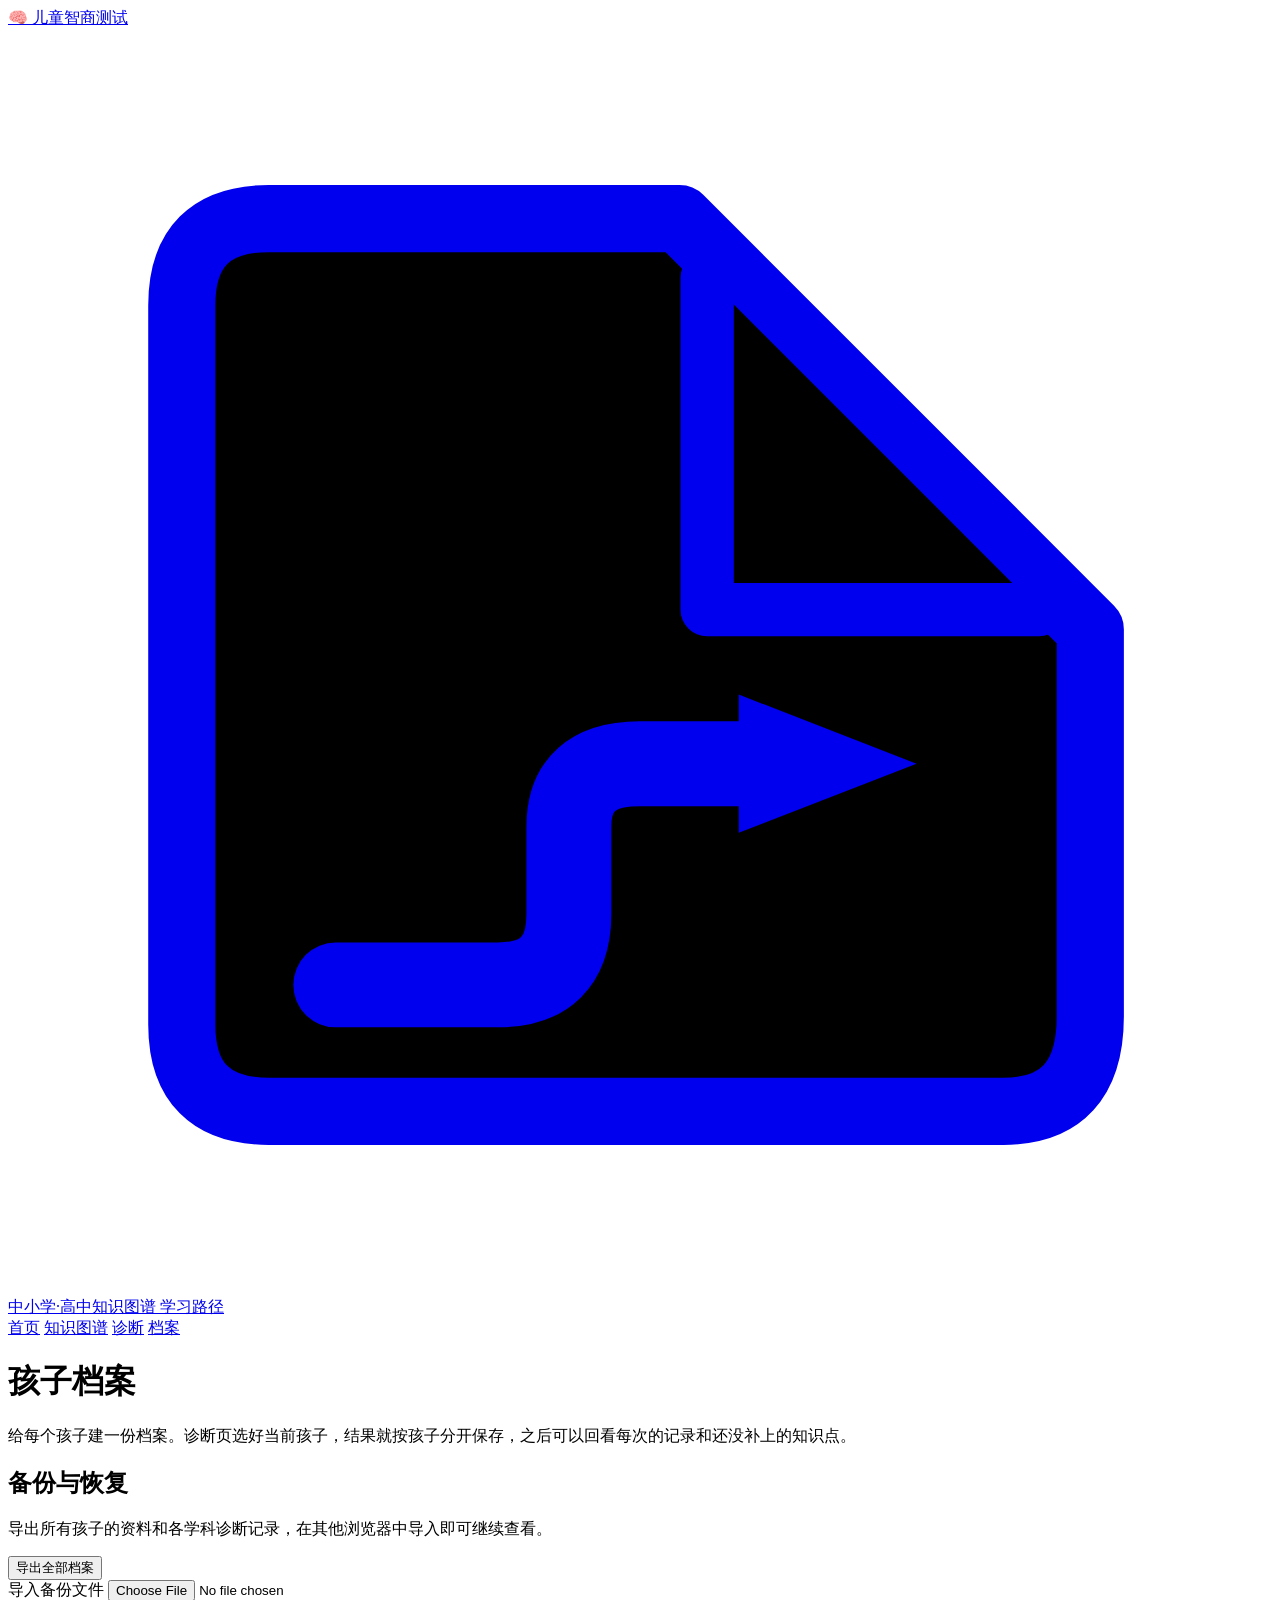
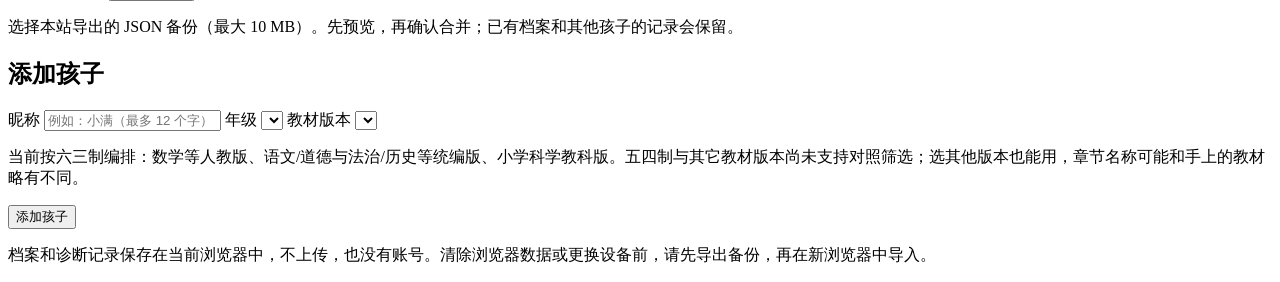
==== children/index.html @ 1a6e321f "fix bug" ====
<!DOCTYPE html>
<html lang="zh-CN">
<head>
<meta charset="utf-8">
<meta name="viewport" content="width=device-width, initial-scale=1, viewport-fit=cover">
<title>孩子档案 · 中小学·高中知识图谱</title>
<link rel="icon" href="data:image/svg+xml,%3Csvg%20xmlns%3D%22http%3A%2F%2Fwww.w3.org%2F2000%2Fsvg%22%20viewBox%3D%220%200%2032%2032%22%3E%3Cpath%20fill%3D%22%23dff3ef%22%20stroke%3D%22%230f6e62%22%20stroke-width%3D%221.7%22%20stroke-linejoin%3D%22round%22%20d%3D%22M6.6%204.8H17L27.4%2015.2V25Q27.4%2027.4%2025.2%2027.4H6.6Q4.4%2027.4%204.4%2025.2V7Q4.4%204.8%206.6%204.8Z%22%2F%3E%3Cpath%20fill%3D%22%23ffffff%22%20d%3D%22M17.7%206.3%2026.1%2014.7H17.7Z%22%2F%3E%3Cpath%20fill%3D%22none%22%20stroke%3D%22%230f6e62%22%20stroke-width%3D%221.35%22%20stroke-linecap%3D%22round%22%20stroke-linejoin%3D%22round%22%20d%3D%22M17.7%206.3V14.7H26.1%22%2F%3E%3Cpath%20fill%3D%22none%22%20stroke%3D%22%230f6e62%22%20stroke-width%3D%222.15%22%20stroke-linecap%3D%22round%22%20stroke-linejoin%3D%22round%22%20d%3D%22M8.3%2024.2H12.4Q14.2%2024.2%2014.2%2022.4V20.2Q14.2%2018.6%2016%2018.6H18.8%22%2F%3E%3Cpath%20fill%3D%22%230f6e62%22%20d%3D%22M18.5%2016.85%2023%2018.6%2018.5%2020.35Z%22%2F%3E%3C%2Fsvg%3E">
<link rel="manifest" href="../manifest.webmanifest">
<link rel="apple-touch-icon" href="../assets/icons/apple-touch-icon.png">
<meta name="theme-color" content="#0f6e62">
<meta name="mobile-web-app-capable" content="yes">
<meta name="apple-mobile-web-app-capable" content="yes">
<meta name="apple-mobile-web-app-title" content="知识图谱">
<link rel="stylesheet" href="../assets/site.css">
<link rel="stylesheet" href="../assets/pwa.css">
<link rel="stylesheet" href="children.css">
</head>
<body class="page-kids">
<a class="top-banner" href="https://test.pansgo.com/?from=math-top" target="_blank" rel="noopener">🧠 儿童智商测试</a>
<header class="site-header">
  <a class="brand" href="../">
    <svg class="logo" viewBox="0 0 32 32" aria-hidden="true"><path fill="var(--logo-sheet)" stroke="currentColor" stroke-width="1.7" stroke-linejoin="round" d="M6.6 4.8H17L27.4 15.2V25Q27.4 27.4 25.2 27.4H6.6Q4.4 27.4 4.4 25.2V7Q4.4 4.8 6.6 4.8Z"/><path fill="var(--logo-fold)" d="M17.7 6.3 26.1 14.7H17.7Z"/><path fill="none" stroke="currentColor" stroke-width="1.35" stroke-linecap="round" stroke-linejoin="round" d="M17.7 6.3V14.7H26.1"/><path fill="none" stroke="currentColor" stroke-width="2.15" stroke-linecap="round" stroke-linejoin="round" d="M8.3 24.2H12.4Q14.2 24.2 14.2 22.4V20.2Q14.2 18.6 16 18.6H18.8"/><path fill="currentColor" d="M18.5 16.85 23 18.6 18.5 20.35Z"/></svg>
    <span class="brand-copy">
      <span class="brand-name">中小学·高中知识图谱</span>
      <span class="brand-kicker">学习路径</span>
    </span>
  </a>
  <nav class="site-nav" aria-label="主导航">
    <div class="page-links">
      <a class="nav-link" href="../">首页</a>
      <a class="nav-link" href="../explore/">知识图谱</a>
      <a class="nav-link" href="../diagnose/">诊断</a>
      <a class="nav-link active" href="./" aria-current="page">档案</a>
    </div>
  </nav>
</header>
<main class="kids" id="root">
  <h1>孩子档案</h1>
  <p class="lede">给每个孩子建一份档案。诊断页选好当前孩子，结果就按孩子分开保存，之后可以回看每次的记录和还没补上的知识点。</p>
  <p id="back" class="quiet-link" hidden></p>
  <section class="kid-backup" aria-labelledby="backup-title">
    <h2 id="backup-title">备份与恢复</h2>
    <p>导出所有孩子的资料和各学科诊断记录，在其他浏览器中导入即可继续查看。</p>
    <button type="button" id="export-backup">导出全部档案</button>
    <p id="export-status" class="small" role="status" hidden></p>
    <div class="kid-import">
      <label for="import-backup">导入备份文件</label>
      <input type="file" id="import-backup" accept=".json,application/json" aria-describedby="import-note">
      <p id="import-note" class="muted small">选择本站导出的 JSON 备份（最大 10 MB）。先预览，再确认合并；已有档案和其他孩子的记录会保留。</p>
      <p id="import-error" class="err small" role="alert" hidden></p>
      <div id="import-preview" class="kid-import-preview" hidden>
        <h3>导入预览</h3>
        <p id="import-summary"></p>
        <ul id="import-children"></ul>
        <p class="muted small">相同档案保留本机资料；同一条诊断记录采用较新的结果，时间相同则保留本机结果。历史记录不会因合并被截断。</p>
        <div class="kid-actions">
          <button type="button" id="confirm-import" class="primary" disabled>确认合并导入</button>
          <button type="button" id="cancel-import">取消</button>
        </div>
      </div>
      <p id="import-status" class="small" role="status" hidden></p>
    </div>
  </section>
  <div id="list" aria-live="polite"></div>
  <section class="kid-form" id="form-card" aria-labelledby="form-title">
    <h2 id="form-title">添加孩子</h2>
    <form id="form" novalidate>
      <label for="f-name">昵称</label>
      <input id="f-name" type="text" maxlength="12" autocomplete="off" placeholder="例如：小满（最多 12 个字）">
      <label for="f-grade">年级</label>
      <select id="f-grade"></select>
      <label for="f-book">教材版本</label>
      <select id="f-book"></select>
      <p class="muted small" id="book-note">当前按六三制编排：数学等人教版、语文/道德与法治/历史等统编版、小学科学教科版。五四制与其它教材版本尚未支持对照筛选；选其他版本也能用，章节名称可能和手上的教材略有不同。</p>
      <p class="err" id="f-error" role="alert" hidden></p>
      <div class="form-actions">
        <button type="submit" class="primary" id="f-submit">添加孩子</button>
        <button type="button" id="f-cancel" hidden>取消编辑</button>
      </div>
    </form>
  </section>
  <p class="muted small kid-note">档案和诊断记录保存在当前浏览器中，不上传，也没有账号。清除浏览器数据或更换设备前，请先导出备份，再在新浏览器中导入。</p>
</main>
<script src="../assets/stem-compat.js"></script>
<script src="../assets/children.js"></script>
<script src="page.js"></script>
<script src="../assets/stats-config.js"></script>
<script src="../assets/stats.js"></script>
<script src="../assets/pwa.js"></script>
</body>
</html>
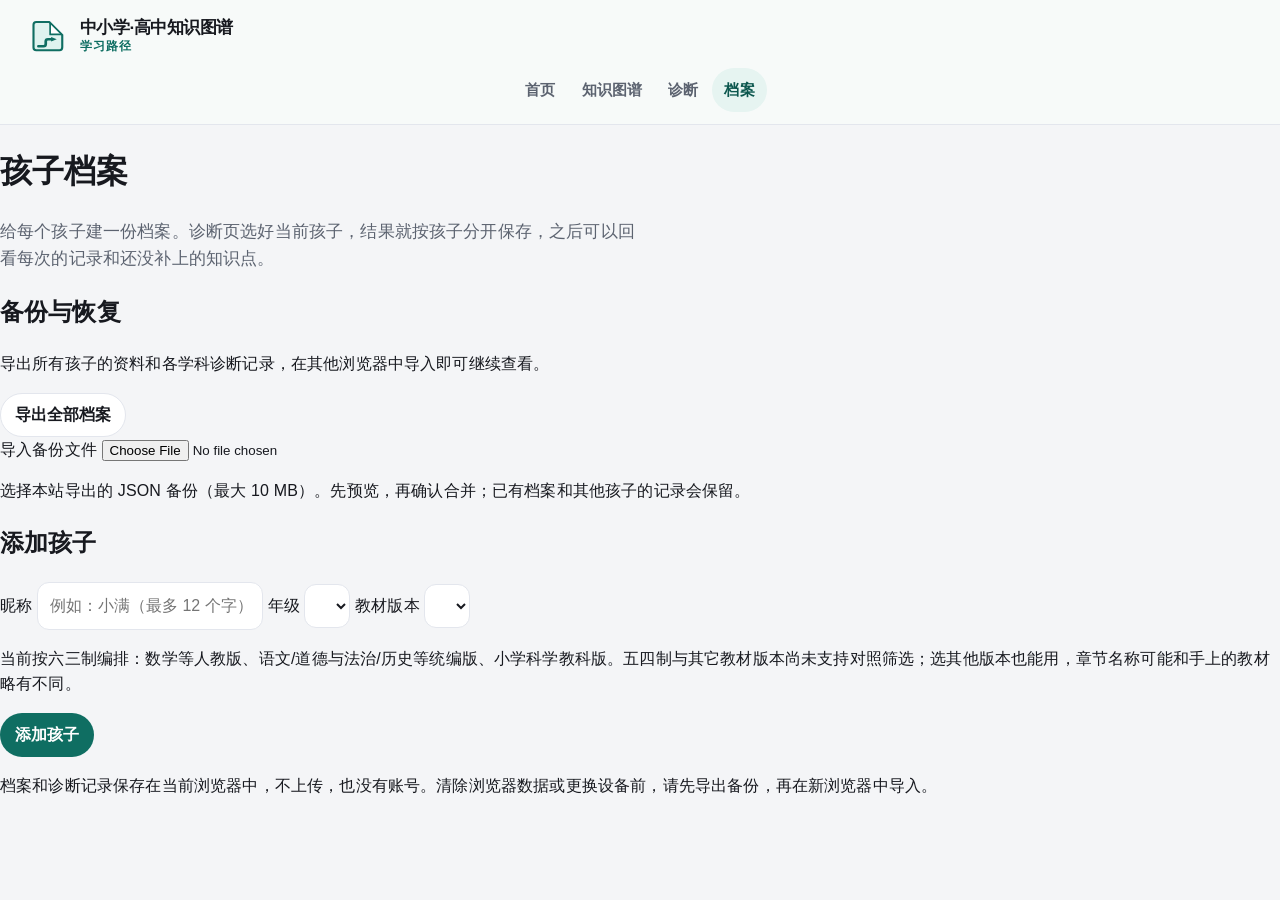
==== commit 7b720569: "fix bug" ====
--- a/children/index.html
+++ b/children/index.html
@@ -16,7 +16,6 @@
 <link rel="stylesheet" href="children.css">
 </head>
 <body class="page-kids">
-<a class="top-banner" href="https://test.pansgo.com/?from=math-top" target="_blank" rel="noopener">🧠 儿童智商测试</a>
 <header class="site-header">
   <a class="brand" href="../">
     <svg class="logo" viewBox="0 0 32 32" aria-hidden="true"><path fill="var(--logo-sheet)" stroke="currentColor" stroke-width="1.7" stroke-linejoin="round" d="M6.6 4.8H17L27.4 15.2V25Q27.4 27.4 25.2 27.4H6.6Q4.4 27.4 4.4 25.2V7Q4.4 4.8 6.6 4.8Z"/><path fill="var(--logo-fold)" d="M17.7 6.3 26.1 14.7H17.7Z"/><path fill="none" stroke="currentColor" stroke-width="1.35" stroke-linecap="round" stroke-linejoin="round" d="M17.7 6.3V14.7H26.1"/><path fill="none" stroke="currentColor" stroke-width="2.15" stroke-linecap="round" stroke-linejoin="round" d="M8.3 24.2H12.4Q14.2 24.2 14.2 22.4V20.2Q14.2 18.6 16 18.6H18.8"/><path fill="currentColor" d="M18.5 16.85 23 18.6 18.5 20.35Z"/></svg>
--- a/assets/site.css
+++ b/assets/site.css
@@ -0,0 +1,729 @@
+/* 中小学·高中知识图谱：全站配色、字号、导航。浏览页与诊断页共用。 */
+
+:root {
+  color-scheme: light;
+  --bg: #f4f5f7;
+  --bg-elev: #ffffff;
+  --bg-muted: #eef0f3;
+  --text: #17191f;
+  --muted: #5c6370;
+  --line: #e3e6ed;
+  --brand: #0f6e62;
+  --brand-strong: #0c574e;
+  --brand-soft: #e6f4f1;
+  --on-brand: #ffffff;
+  --junior: #1d4ed8;
+  --junior-soft: #e8efff;
+  --focus: #0f6e62;
+  --shadow: 0 1px 2px rgba(23, 25, 31, 0.04), 0 10px 28px rgba(23, 25, 31, 0.05);
+  --radius: 14px;
+  --radius-sm: 10px;
+  --header-bg: #f7faf9;
+  --logo-sheet: #dff3ef;
+  --logo-fold: #ffffff;
+  --font: "PingFang SC", "Hiragino Sans GB", "Microsoft YaHei", "Noto Sans CJK SC", "Noto Sans SC", "Source Han Sans SC", sans-serif;
+  --fs: 16px;
+  --ok: #157a3a;
+  --ok-bg: #dcfce7;
+  --on-ok: #ffffff;
+  --bad: #b91c1c;
+  --bad-bg: #fee2e2;
+  --on-bad: #ffffff;
+  --warn: #9a3412;
+  --warn-bg: #ffedd5;
+  --unk: #475569;
+  --unk-bg: #e8eef6;
+  --accent: #0f766e;
+  --panel: #ffffff;
+  --node-primary: #0f766e;
+  --node-primary-bg: #d5f3ee;
+  --node-junior: #1d4ed8;
+  --node-junior-bg: #dbe7ff;
+  --node-senior: #a21caf;
+  --node-senior-bg: #fae8ff;
+  --node-current-bg: #fff4e5;
+  --node-current-border: #ea580c;
+  --node-text: #162033;
+  --edge: #526274;
+  --edge-soft: #8aa0b4;
+  --hard-bg: #ffedd5;
+  --hard-fg: #9a3412;
+  --soft-bg: #e7eef6;
+  --soft-fg: #475569;
+  --diagram-ok-bg: #dcfce7;
+  --diagram-ok: #157a3a;
+  --diagram-bad-bg: #fee2e2;
+  --diagram-bad: #b91c1c;
+  --diagram-unk-bg: #f1f5f9;
+  --diagram-unk: #64748b;
+  --diagram-shaky-bg: #fef3c7;
+  --diagram-shaky: #b45309;
+  --diagram-text: #162033;
+  --diagram-edge: #64748b;
+}
+
+body.subject-physics {
+  --brand: #b45309;
+  --brand-strong: #92400e;
+  --brand-soft: #fff7ed;
+  --on-brand: #ffffff;
+  --focus: #b45309;
+  --accent: #b45309;
+  --logo-sheet: #fde9d4;
+  --logo-fold: #ffffff;
+}
+
+body.subject-english {
+  --brand: #4338ca;
+  --brand-strong: #3730a3;
+  --brand-soft: #eef2ff;
+  --on-brand: #ffffff;
+  --focus: #4338ca;
+  --accent: #4338ca;
+  --logo-sheet: #e6e8fb;
+  --logo-fold: #ffffff;
+}
+
+body.subject-science {
+  --brand: #047857;
+  --brand-strong: #065f46;
+  --brand-soft: #ecfdf5;
+  --on-brand: #ffffff;
+  --focus: #047857;
+  --accent: #047857;
+  --logo-sheet: #d1fae5;
+  --logo-fold: #ffffff;
+}
+
+body.subject-chinese {
+  --brand: #9f1239;
+  --brand-strong: #881337;
+  --brand-soft: #fff1f2;
+  --on-brand: #ffffff;
+  --focus: #9f1239;
+  --accent: #9f1239;
+  --logo-sheet: #ffe4e6;
+  --logo-fold: #ffffff;
+}
+
+body.subject-morality {
+  --brand: #c2410c;
+  --brand-strong: #9a3412;
+  --brand-soft: #fff7ed;
+  --on-brand: #ffffff;
+  --focus: #c2410c;
+  --accent: #c2410c;
+  --logo-sheet: #ffedd5;
+  --logo-fold: #ffffff;
+}
+
+body.subject-history {
+  --brand: #6b5344;
+  --brand-strong: #4a382c;
+  --brand-soft: #f6f1ea;
+  --on-brand: #ffffff;
+  --focus: #6b5344;
+  --accent: #6b5344;
+  --logo-sheet: #efe4d6;
+  --logo-fold: #ffffff;
+}
+
+body.subject-geography {
+  --brand: #0e7490;
+  --brand-strong: #155e75;
+  --brand-soft: #ecfeff;
+  --on-brand: #ffffff;
+  --focus: #0e7490;
+  --accent: #0e7490;
+  --logo-sheet: #cffafe;
+  --logo-fold: #ffffff;
+}
+
+body.subject-biology {
+  --brand: #3f6212;
+  --brand-strong: #365314;
+  --brand-soft: #f7fee7;
+  --on-brand: #ffffff;
+  --focus: #4d7c0f;
+  --accent: #4d7c0f;
+  --logo-sheet: #ecfccb;
+  --logo-fold: #ffffff;
+}
+
+body.subject-chemistry {
+  --brand: #de3b16;
+  --brand-strong: #9f2a10;
+  --brand-soft: #fff1ec;
+  --on-brand: #ffffff;
+  --focus: #de3b16;
+  --accent: #de3b16;
+  --logo-sheet: #ffe4dc;
+  --logo-fold: #ffffff;
+}
+
+@media (prefers-color-scheme: dark) {
+  :root {
+    color-scheme: dark;
+    --bg: #10141c;
+    --bg-elev: #181e29;
+    --bg-muted: #232b39;
+    --text: #e8edf5;
+    --muted: #a7b2c2;
+    --line: #313b4d;
+    --brand: #2dd4bf;
+    --brand-strong: #5eead4;
+    --brand-soft: #134e4a;
+    --on-brand: #042f2e;
+    --junior: #93c5fd;
+    --junior-soft: #1e3a8a;
+    --focus: #5eead4;
+    --shadow: 0 1px 2px rgba(0, 0, 0, 0.35), 0 12px 28px rgba(0, 0, 0, 0.28);
+    --ok: #4ade80;
+    --ok-bg: #14532d;
+    --on-ok: #052e16;
+    --bad: #fca5a5;
+    --bad-bg: #7f1d1d;
+    --on-bad: #450a0a;
+    --warn: #fdba74;
+    --warn-bg: #7c2d12;
+    --unk: #cbd5e1;
+    --unk-bg: #223044;
+    --accent: #2dd4bf;
+    --header-bg: #171e2a;
+    --logo-sheet: #123f3c;
+    --logo-fold: #1c5c56;
+    --panel: #172232;
+    --node-primary: #5eead4;
+    --node-primary-bg: #115e59;
+    --node-junior: #93c5fd;
+    --node-junior-bg: #1e3a8a;
+    --node-senior: #f0abfc;
+    --node-senior-bg: #4a044e;
+    --node-current-bg: #7c2d12;
+    --node-current-border: #fdba74;
+    --node-text: #f8fafc;
+    --edge: #94a3b8;
+    --edge-soft: #64748b;
+    --hard-bg: #7c2d12;
+    --hard-fg: #ffedd5;
+    --soft-bg: #232b39;
+    --soft-fg: #cbd5e1;
+    --diagram-ok-bg: #14532d;
+    --diagram-ok: #4ade80;
+    --diagram-bad-bg: #7f1d1d;
+    --diagram-bad: #fca5a5;
+    --diagram-unk-bg: #1e293b;
+    --diagram-unk: #cbd5e1;
+    --diagram-shaky-bg: #78350f;
+    --diagram-shaky: #fcd34d;
+    --diagram-text: #f8fafc;
+    --diagram-edge: #94a3b8;
+  }
+  body.subject-physics {
+    --brand: #fdba74;
+    --brand-strong: #fed7aa;
+    --brand-soft: #7c2d12;
+    --on-brand: #431407;
+    --focus: #fed7aa;
+    --accent: #fdba74;
+    --logo-sheet: #6b2f12;
+    --logo-fold: #8a4218;
+  }
+  body.subject-english {
+    --brand: #a5b4fc;
+    --brand-strong: #c7d2fe;
+    --brand-soft: #312e81;
+    --on-brand: #1e1b4b;
+    --focus: #c7d2fe;
+    --accent: #a5b4fc;
+    --logo-sheet: #2a2870;
+    --logo-fold: #3c3a96;
+  }
+  body.subject-science {
+    --brand: #6ee7b7;
+    --brand-strong: #a7f3d0;
+    --brand-soft: #064e3b;
+    --on-brand: #022c22;
+    --focus: #a7f3d0;
+    --accent: #6ee7b7;
+    --logo-sheet: #065f46;
+    --logo-fold: #047857;
+  }
+  body.subject-chinese {
+    --brand: #fda4af;
+    --brand-strong: #fecdd3;
+    --brand-soft: #881337;
+    --on-brand: #4c0519;
+    --focus: #fecdd3;
+    --accent: #fda4af;
+    --logo-sheet: #6b1230;
+    --logo-fold: #9f1239;
+  }
+  body.subject-morality {
+    --brand: #fdba74;
+    --brand-strong: #fed7aa;
+    --brand-soft: #7c2d12;
+    --on-brand: #431407;
+    --focus: #fed7aa;
+    --accent: #fdba74;
+    --logo-sheet: #9a3412;
+    --logo-fold: #c2410c;
+  }
+  body.subject-history {
+    --brand: #d6c3ad;
+    --brand-strong: #e7d7c6;
+    --brand-soft: #3f3228;
+    --on-brand: #2a211b;
+    --focus: #e7d7c6;
+    --accent: #d6c3ad;
+    --logo-sheet: #4a382c;
+    --logo-fold: #6b5344;
+  }
+  body.subject-geography {
+    --brand: #67e8f9;
+    --brand-strong: #a5f3fc;
+    --brand-soft: #164e63;
+    --on-brand: #083344;
+    --focus: #a5f3fc;
+    --accent: #67e8f9;
+    --logo-sheet: #155e75;
+    --logo-fold: #0e7490;
+  }
+  body.subject-biology {
+    --brand: #bef264;
+    --brand-strong: #d9f99d;
+    --brand-soft: #1a2e05;
+    --on-brand: #1a2e05;
+    --focus: #d9f99d;
+    --accent: #bef264;
+    --logo-sheet: #365314;
+    --logo-fold: #4d7c0f;
+  }
+  body.subject-chemistry {
+    --brand: #ff8a65;
+    --brand-strong: #ffccbc;
+    --brand-soft: #5d1a0e;
+    --on-brand: #3e0e06;
+    --focus: #ffccbc;
+    --accent: #ff8a65;
+    --logo-sheet: #7a2614;
+    --logo-fold: #de3b16;
+  }
+}
+
+@media print {
+  :root {
+    --bg: #fff;
+    --bg-elev: #fff;
+    --bg-muted: #f4f7fb;
+    --text: #162033;
+    --muted: #475569;
+    --line: #d5dde6;
+    --panel: #fff;
+    --header-bg: #fff;
+    --logo-sheet: #dff3ef;
+    --logo-fold: #ffffff;
+    --shadow: none;
+  }
+}
+
+*, *::before, *::after { box-sizing: border-box; }
+[hidden] { display: none !important; }
+html { -webkit-text-size-adjust: 100%; }
+body {
+  margin: 0;
+  font-family: var(--font);
+  font-size: var(--fs);
+  line-height: 1.6;
+  color: var(--text);
+  background: var(--bg);
+  letter-spacing: 0.01em;
+}
+img { max-width: 100%; height: auto; }
+.node-tip {
+  position: absolute;
+  z-index: 6;
+  max-width: min(280px, calc(100% - 16px));
+  padding: 6px 10px;
+  border-radius: 10px;
+  background: var(--text);
+  color: var(--bg);
+  font-size: 0.92rem;
+  font-weight: 700;
+  line-height: 1.45;
+  pointer-events: none;
+  box-shadow: var(--shadow);
+  overflow-wrap: anywhere;
+}
+code { overflow-wrap: anywhere; }
+:focus-visible { outline: 3px solid var(--focus); outline-offset: 2px; }
+@media (prefers-reduced-motion: reduce) {
+  *, *::before, *::after { transition: none !important; scroll-behavior: auto !important; }
+}
+
+.site-header {
+  display: flex;
+  flex-wrap: wrap;
+  align-items: center;
+  justify-content: space-between;
+  gap: 8px 24px;
+  padding: 12px 28px;
+  background: var(--header-bg);
+  border-bottom: 1px solid var(--line);
+  max-width: 100%;
+}
+body:not(.page-explore) .site-header {
+  position: sticky;
+  top: 0;
+  z-index: 30;
+}
+.brand {
+  display: flex;
+  align-items: center;
+  gap: 12px;
+  min-height: 48px;
+  min-width: 0;
+  color: inherit;
+  text-decoration: none;
+}
+.logo {
+  color: var(--brand);
+  width: 40px;
+  height: 40px;
+  flex: none;
+  display: block;
+}
+.brand-copy {
+  display: flex;
+  flex-direction: column;
+  justify-content: center;
+  min-width: 0;
+  gap: 1px;
+}
+.brand-name {
+  font-size: 1.08rem;
+  font-weight: 750;
+  line-height: 1.15;
+  letter-spacing: -0.03em;
+  color: var(--text);
+  overflow-wrap: anywhere;
+}
+.brand-kicker {
+  font-size: 0.75rem;
+  font-weight: 650;
+  line-height: 1.2;
+  letter-spacing: 0.08em;
+  color: var(--brand);
+}
+.site-nav {
+  display: flex;
+  flex-wrap: wrap;
+  align-items: center;
+  gap: 8px 18px;
+  min-width: 0;
+  max-width: 100%;
+}
+.subject-switch {
+  display: inline-flex;
+  align-items: center;
+  gap: 2px;
+  padding: 3px;
+  border-radius: 999px;
+  background: var(--bg-muted);
+}
+.page-links {
+  display: flex;
+  flex-wrap: wrap;
+  align-items: center;
+  gap: 2px;
+  min-width: 0;
+}
+.nav-link {
+  display: inline-flex;
+  align-items: center;
+  min-height: 44px;
+  padding: 0 12px;
+  border-radius: 999px;
+  color: var(--muted);
+  text-decoration: none;
+  font-size: 0.94rem;
+  font-weight: 650;
+}
+.nav-link:hover { background: var(--bg-muted); color: var(--text); }
+.nav-link.active, .nav-link[aria-current="page"] {
+  background: var(--brand-soft);
+  color: var(--brand-strong);
+  font-weight: 750;
+}
+.nav-link.active:hover, .nav-link[aria-current="page"]:hover {
+  background: var(--brand-soft);
+  color: var(--brand-strong);
+}
+.nav-link.subject-link {
+  color: var(--muted);
+  border: 0;
+  background: transparent;
+  padding: 0 14px;
+}
+.nav-link.subject-link:hover { background: transparent; color: var(--text); }
+.nav-link.subject-link.on {
+  background: var(--brand);
+  color: var(--on-brand);
+  font-weight: 750;
+}
+.nav-link.subject-link.on:hover { background: var(--brand); color: var(--on-brand); }
+.nav-link.resource-search-btn {
+  gap: 6px;
+  border: 1px solid var(--brand);
+  background: transparent;
+  color: var(--brand-strong);
+  margin-left: 6px;
+  text-decoration: none;
+}
+.nav-link.resource-search-btn:hover { background: var(--brand-soft); color: var(--brand-strong); }
+.resource-search-ico { width: 14px; height: 14px; flex: none; }
+.resource-search-btn:focus-visible { outline: 2px solid var(--focus); outline-offset: 2px; }
+/* 中等宽度：菜单换到品牌下方一行并居中；宽屏：单行真正页面居中。 */
+@media (min-width: 721px) and (max-width: 1535px) {
+  .site-nav { flex: 1 1 100%; justify-content: center; }
+}
+@media (min-width: 1536px) {
+  .site-header { display: grid; grid-template-columns: minmax(0, 1fr) auto minmax(0, 1fr); }
+  .brand { justify-self: start; }
+  .site-nav { justify-self: center; }
+}
+@media (max-width: 720px) {
+  .nav-link.resource-search-btn { margin-left: 0; padding: 0 9px; min-height: 36px; }
+  .resource-search-ico { display: none; }
+  .site-header { padding: 10px 14px 8px; gap: 4px 12px; }
+  .brand { gap: 10px; min-height: 44px; }
+  .logo { width: 34px; height: 34px; }
+  .brand-name { font-size: 1.02rem; }
+  .brand-kicker { font-size: 0.72rem; letter-spacing: 0.06em; }
+  .site-nav { flex: 1 1 100%; justify-content: space-between; gap: 4px 8px; }
+  .nav-link { padding: 0 8px; font-size: 0.9rem; }
+  .nav-link.subject-link { padding: 0 12px; }
+}
+
+.site-footer {
+  padding: 14px 16px 18px;
+  text-align: center;
+  color: var(--muted);
+  font-size: 0.92rem;
+  border-top: 1px solid var(--line);
+  max-width: 100%;
+}
+.site-footer p { margin: 0; overflow-wrap: anywhere; }
+.site-footer a { color: var(--brand-strong); font-weight: 700; }
+
+button, .btn {
+  font: inherit;
+  font-weight: 650;
+  min-height: 44px;
+  padding: 8px 14px;
+  border-radius: 999px;
+  border: 1px solid var(--line);
+  background: var(--bg-elev);
+  color: var(--text);
+  cursor: pointer;
+}
+button:hover, .btn:hover { background: var(--bg-muted); }
+button.primary, .btn-primary {
+  background: var(--brand);
+  border-color: transparent;
+  color: var(--on-brand);
+}
+button.primary:hover, .btn-primary:hover { filter: brightness(1.06); background: var(--brand); }
+
+/* 题目图示：只用 currentColor，浅色和深色都看得见。宽度跟着容器走，不写死像素。 */
+.q-figure { color: inherit; max-width: 100%; min-width: 0; margin: 8px 0 2px; }
+.q-figure svg { width: 100%; max-width: 440px; height: auto; display: block; overflow: visible; }
+.choices.fig-icons, .sample-choices.fig-icons {
+  display: grid;
+  grid-template-columns: repeat(auto-fit, minmax(min(140px, 100%), 1fr));
+}
+.choices.fig-icons .q-figure svg, .sample-choices.fig-icons .q-figure svg { max-width: 100%; }
+button.choice.fig-choice {
+  display: flex;
+  flex-direction: column;
+  align-items: stretch;
+  gap: 6px;
+  min-width: 0;
+}
+.sample-choices { display: flex; flex-direction: column; gap: 8px; margin-top: 8px; }
+.sample-choice {
+  border: 1px solid var(--line);
+  border-radius: var(--radius-sm);
+  background: var(--bg-elev);
+  color: var(--text);
+  padding: 8px 10px;
+  min-width: 0;
+}
+.btn {
+  display: inline-flex;
+  align-items: center;
+  justify-content: center;
+  gap: 8px;
+  text-decoration: none;
+  text-align: center;
+}
+.btn-lg { min-height: 48px; padding: 10px 18px; font-size: 1rem; }
+.btn-block { width: 100%; }
+
+input[type="search"], input[type="text"], input[type="number"], select, textarea {
+  font: inherit;
+  color: var(--text);
+  background: var(--bg-elev);
+  border: 1px solid var(--line);
+  border-radius: 12px;
+  padding: 10px 12px;
+  min-height: 44px;
+  max-width: 100%;
+}
+textarea { min-height: 96px; }
+.search-lg { width: 100%; font-size: 1.08rem; min-height: 52px; }
+
+.stage-tabs { display: flex; flex-wrap: wrap; gap: 8px; }
+.stage-tab { border-radius: 999px; }
+.stage-tab.on, .stage-tab[aria-selected="true"] {
+  background: var(--brand);
+  color: var(--on-brand);
+  border-color: transparent;
+}
+
+.badge {
+  display: inline-flex;
+  align-items: center;
+  min-height: 24px;
+  padding: 0 8px;
+  border-radius: 999px;
+  font-size: 0.78rem;
+  font-weight: 800;
+  white-space: nowrap;
+}
+.badge.hard { background: var(--hard-bg); color: var(--hard-fg); }
+.badge.soft { background: var(--soft-bg); color: var(--soft-fg); }
+
+/* 首页 */
+.home { width: min(1040px, 100%); margin: 0 auto; padding: 20px 16px 48px; }
+.hero {
+  background: var(--bg-elev);
+  border: 1px solid var(--line);
+  border-radius: 20px;
+  padding: 28px 24px 22px;
+  box-shadow: var(--shadow);
+}
+.eyebrow {
+  margin: 0 0 10px;
+  color: var(--brand-strong);
+  font-weight: 700;
+  font-size: 0.92rem;
+  letter-spacing: 0.04em;
+}
+.hero h1 {
+  margin: 0 0 10px;
+  font-size: clamp(1.85rem, 4.4vw, 2.7rem);
+  line-height: 1.18;
+  letter-spacing: -0.03em;
+  font-weight: 750;
+}
+.lede { margin: 0 0 18px; font-size: 1.05rem; max-width: 38em; color: var(--muted); }
+.hero-actions { display: flex; flex-wrap: wrap; gap: 10px; }
+.hero-actions .btn { flex: 1 1 180px; }
+.quiet-link { margin: 14px 0 0; }
+.quiet-link a { color: var(--brand-strong); font-weight: 650; text-underline-offset: 3px; }
+
+.section-title { margin: 32px 0 12px; font-size: 1.15rem; letter-spacing: -0.02em; }
+.steps {
+  list-style: none;
+  margin: 0;
+  padding: 0;
+  display: grid;
+  grid-template-columns: repeat(3, minmax(0, 1fr));
+  gap: 12px;
+}
+.steps li {
+  background: var(--bg-elev);
+  border: 1px solid var(--line);
+  border-radius: var(--radius);
+  padding: 16px 16px 18px;
+  min-width: 0;
+}
+.step-no {
+  display: inline-flex;
+  width: 28px;
+  height: 28px;
+  border-radius: 50%;
+  align-items: center;
+  justify-content: center;
+  background: var(--brand-soft);
+  color: var(--brand-strong);
+  font-weight: 750;
+  font-size: 0.92rem;
+}
+.steps h3 { margin: 10px 0 4px; font-size: 1.05rem; letter-spacing: -0.02em; }
+.steps p { margin: 0; color: var(--muted); font-size: 0.95rem; }
+
+.stat-grid, .grade-grid {
+  display: grid;
+  gap: 12px;
+}
+.stat-grid { grid-template-columns: repeat(4, minmax(0, 1fr)); }
+.grade-grid { grid-template-columns: repeat(4, minmax(0, 1fr)); }
+.stat-card, a.grade-card, a.iq-card {
+  background: var(--bg-elev);
+  border: 1px solid var(--line);
+  border-radius: var(--radius);
+  min-width: 0;
+}
+.stat-card { padding: 14px 16px; }
+.stat-num { font-size: 1.7rem; font-weight: 750; line-height: 1.1; letter-spacing: -0.03em; color: var(--text); }
+.stat-label { color: var(--muted); font-weight: 650; font-size: 0.92rem; }
+.stat-note { color: var(--muted); margin: 8px 0 0; font-size: 0.92rem; }
+a.grade-card, a.iq-card {
+  display: flex;
+  flex-direction: column;
+  gap: 2px;
+  padding: 12px 14px;
+  min-height: 96px;
+  text-decoration: none;
+  color: inherit;
+  border-top: 3px solid var(--node-primary);
+}
+a.grade-card.is-junior { border-top-color: var(--node-junior); }
+a.grade-card.is-senior { border-top-color: var(--node-senior); }
+a.grade-card:hover, a.iq-card:hover { border-color: var(--brand); }
+a.grade-card strong, a.iq-card strong { font-size: 1.08rem; letter-spacing: -0.02em; }
+a.iq-card { margin-top: 22px; gap: 4px; max-width: 100%; border-top-color: var(--brand); }
+a.iq-card .iq-sub { font-weight: 650; overflow-wrap: anywhere; }
+a.iq-card .iq-note { color: var(--muted); font-size: 0.82rem; font-weight: 650; overflow-wrap: anywhere; }
+.grade-stage { color: var(--muted); font-size: 0.82rem; font-weight: 650; }
+.grade-count { font-weight: 650; }
+.load-error {
+  background: var(--bad-bg);
+  color: var(--text);
+  border-radius: var(--radius-sm);
+  padding: 12px 14px;
+  margin-top: 12px;
+}
+@media (max-width: 900px) {
+  .grade-grid { grid-template-columns: 1fr 1fr; }
+}
+@media (max-width: 800px) {
+  .steps { grid-template-columns: 1fr; }
+  .stat-grid { grid-template-columns: 1fr 1fr; }
+  .hero { padding: 22px 16px 18px; }
+}
+
+
+/* 首页本机盲区汇总 */
+.blind-home { margin: 28px 0 8px; }
+.blind-home-list { list-style: none; margin: 0; padding: 0; display: grid; gap: 8px; }
+.blind-home-item {
+  display: flex; flex-wrap: wrap; align-items: baseline; justify-content: space-between; gap: 6px 12px;
+  padding: 12px 14px; border: 1px solid var(--line); border-radius: 12px; background: var(--card, #fff);
+}
+.blind-home-name { font-weight: 800; color: var(--brand-strong); text-decoration: none; overflow-wrap: anywhere; }
+.blind-home-name:hover { text-decoration: underline; }
+.blind-home-meta { color: var(--muted); font-size: 0.9rem; }
+.blind-home-actions { display: flex; flex-wrap: wrap; gap: 8px; margin-top: 12px; }
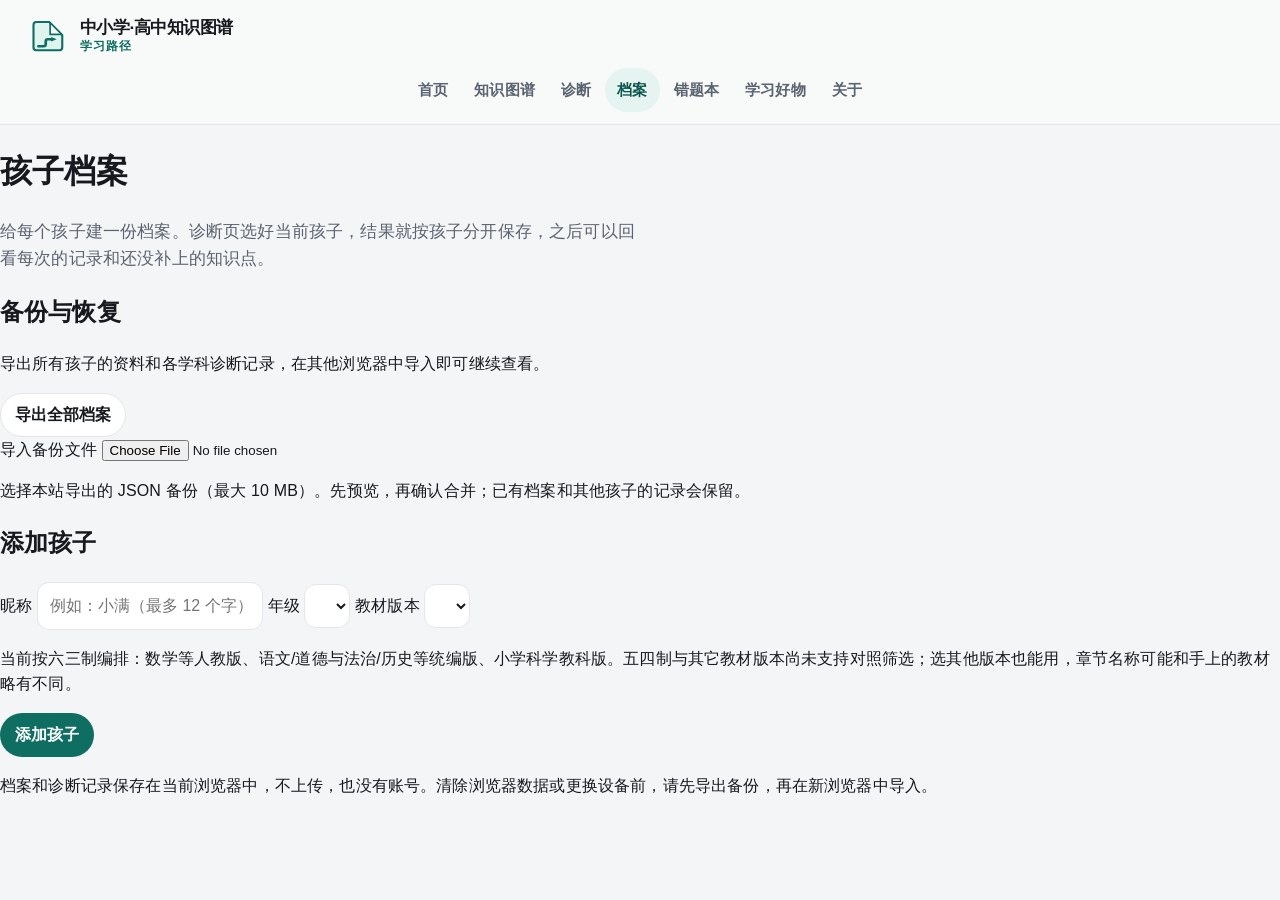
==== commit ec45efb5: "Merge remote-tracking branch 'upstream/main' # Conflicts: #	children/history.html #	children/index.h" ====
--- a/children/index.html
+++ b/children/index.html
@@ -30,6 +30,9 @@
       <a class="nav-link" href="../explore/">知识图谱</a>
       <a class="nav-link" href="../diagnose/">诊断</a>
       <a class="nav-link active" href="./" aria-current="page">档案</a>
+      <a class="nav-link" href="../wrongbook/">错题本</a>
+      <a class="nav-link" href="../goods/">学习好物</a>
+      <a class="nav-link" href="https://github.com/xiaoyang111222/cn-math-taxonomy" target="_blank" rel="noopener noreferrer">关于</a>
     </div>
   </nav>
 </header>
